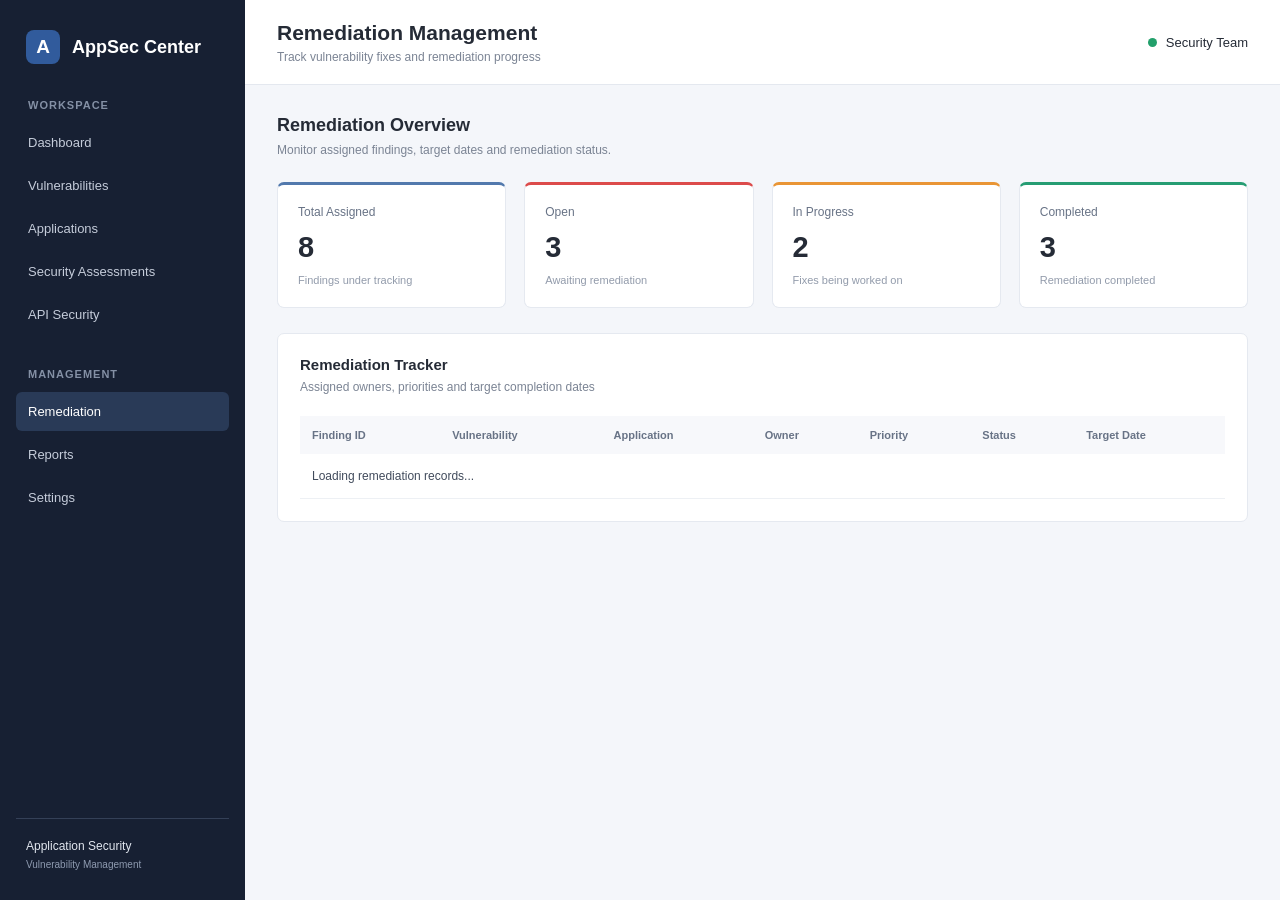
==== remediation.html @ 9903663c "Add remediation management HTML structure" ====
<!DOCTYPE html>
<html lang="en">
<head>
    <meta charset="UTF-8">
    <meta name="viewport" content="width=device-width, initial-scale=1.0">
    <title>Remediation Management | AppSec Center</title>
    <link rel="stylesheet" href="assets/css/style.css">
</head>
<body>

<div class="app-container">

    <aside class="sidebar">
        <div class="brand">
            <span class="brand-icon">A</span>
            <span>AppSec Center</span>
        </div>

        <div class="nav-section">
            <p class="nav-heading">WORKSPACE</p>
            <a href="index.html" class="nav-link">Dashboard</a>
            <a href="vulnerabilities.html" class="nav-link">Vulnerabilities</a>
            <a href="#" class="nav-link">Applications</a>
            <a href="#" class="nav-link">Security Assessments</a>
            <a href="#" class="nav-link">API Security</a>
        </div>

        <div class="nav-section">
            <p class="nav-heading">MANAGEMENT</p>
            <a href="remediation.html" class="nav-link active">Remediation</a>
            <a href="#" class="nav-link">Reports</a>
            <a href="#" class="nav-link">Settings</a>
        </div>

        <div class="sidebar-footer">
            <span>Application Security</span>
            <small>Vulnerability Management</small>
        </div>
    </aside>

    <main class="main-content">

        <header class="topbar">
            <div>
                <h1>Remediation Management</h1>
                <p>Track vulnerability fixes and remediation progress</p>
            </div>

            <div class="user-profile">
                <span class="status-indicator"></span>
                <span>Security Team</span>
            </div>
        </header>

        <section class="dashboard-content">

            <div class="page-heading">
                <div>
                    <h2>Remediation Overview</h2>
                    <p>Monitor assigned findings, target dates and remediation status.</p>
                </div>
            </div>

            <div class="stats-grid">

                <div class="stat-card">
                    <p>Total Assigned</p>
                    <h2 id="totalAssigned">8</h2>
                    <span>Findings under tracking</span>
                </div>

                <div class="stat-card critical">
                    <p>Open</p>
                    <h2 id="openCount">3</h2>
                    <span>Awaiting remediation</span>
                </div>

                <div class="stat-card high">
                    <p>In Progress</p>
                    <h2 id="progressCount">2</h2>
                    <span>Fixes being worked on</span>
                </div>

                <div class="stat-card resolved">
                    <p>Completed</p>
                    <h2 id="completedCount">3</h2>
                    <span>Remediation completed</span>
                </div>

            </div>

            <section class="panel">

                <div class="panel-header">
                    <div>
                        <h3>Remediation Tracker</h3>
                        <p>Assigned owners, priorities and target completion dates</p>
                    </div>
                </div>

                <div class="table-container">
                    <table>
                        <thead>
                            <tr>
                                <th>Finding ID</th>
                                <th>Vulnerability</th>
                                <th>Application</th>
                                <th>Owner</th>
                                <th>Priority</th>
                                <th>Status</th>
                                <th>Target Date</th>
                            </tr>
                        </thead>

                        <tbody id="remediationTable">
                            <tr>
                                <td colspan="7">Loading remediation records...</td>
                            </tr>
                        </tbody>
                    </table>
                </div>

            </section>

        </section>

    </main>

</div>

<script src="assets/js/remediation.js"></script>

</body>
</html>
---- assets/css/style.css ----
* {
    margin: 0;
    padding: 0;
    box-sizing: border-box;
}

body {
    font-family: Arial, Helvetica, sans-serif;
    background: #f4f6fa;
    color: #252b36;
    font-size: 14px;
}

.app-container {
    display: flex;
    min-height: 100vh;
}

/* Sidebar */

.sidebar {
    width: 245px;
    background: #172033;
    color: #ffffff;
    padding: 25px 16px;
    display: flex;
    flex-direction: column;
    flex-shrink: 0;
}

.brand {
    display: flex;
    align-items: center;
    gap: 12px;
    font-size: 18px;
    font-weight: 600;
    padding: 5px 10px 35px;
}

.brand-icon {
    width: 34px;
    height: 34px;
    border-radius: 8px;
    background: #315b9c;
    display: flex;
    align-items: center;
    justify-content: center;
    font-size: 19px;
}

.nav-section {
    margin-bottom: 30px;
}

.nav-heading {
    color: #8490a5;
    font-size: 11px;
    font-weight: 600;
    letter-spacing: 1px;
    padding: 0 12px;
    margin-bottom: 12px;
}

.nav-link {
    display: block;
    color: #c5ccda;
    text-decoration: none;
    padding: 12px;
    margin: 4px 0;
    border-radius: 6px;
    font-size: 13px;
}

.nav-link:hover,
.nav-link.active {
    background: #293a57;
    color: #ffffff;
}

.sidebar-footer {
    margin-top: auto;
    border-top: 1px solid #344057;
    padding: 20px 10px 5px;
    font-size: 12px;
    color: #e1e6ef;
}

.sidebar-footer small {
    display: block;
    color: #8e9ab0;
    margin-top: 6px;
}

/* Main Content */

.main-content {
    flex: 1;
    min-width: 0;
}

.topbar {
    height: 85px;
    background: #ffffff;
    border-bottom: 1px solid #e4e8ef;
    padding: 0 32px;
    display: flex;
    justify-content: space-between;
    align-items: center;
}

.topbar h1 {
    font-size: 21px;
    margin-bottom: 5px;
}

.topbar p {
    color: #7b8494;
    font-size: 12px;
}

.user-profile {
    display: flex;
    align-items: center;
    gap: 9px;
    font-size: 13px;
}

.status-indicator {
    width: 9px;
    height: 9px;
    background: #22a06b;
    border-radius: 50%;
}

.dashboard-content {
    padding: 30px 32px;
}

.page-heading {
    display: flex;
    justify-content: space-between;
    align-items: center;
    margin-bottom: 25px;
}

.page-heading h2 {
    font-size: 18px;
    margin-bottom: 7px;
}

.page-heading p,
.panel-header p {
    color: #7b8494;
    font-size: 12px;
}

.primary-btn {
    background: #285da8;
    border: none;
    border-radius: 5px;
    color: white;
    padding: 11px 18px;
    cursor: pointer;
    font-size: 12px;
}

.primary-btn:hover {
    background: #1f4c8d;
}

/* Statistics */

.stats-grid {
    display: grid;
    grid-template-columns: repeat(4, minmax(0, 1fr));
    gap: 18px;
    margin-bottom: 25px;
}

.stat-card {
    background: #ffffff;
    border: 1px solid #e5e9f0;
    border-radius: 7px;
    padding: 20px;
    border-top: 3px solid #5279ad;
}

.stat-card p {
    color: #687386;
    font-size: 12px;
}

.stat-card h2 {
    font-size: 29px;
    margin: 12px 0 7px;
}

.stat-card span {
    color: #929bab;
    font-size: 11px;
}

.stat-card.critical {
    border-top-color: #dc4b4b;
}

.stat-card.high {
    border-top-color: #e99535;
}

.stat-card.resolved {
    border-top-color: #269d73;
}

/* Panels */

.panel {
    background: #ffffff;
    border: 1px solid #e5e9f0;
    border-radius: 7px;
    padding: 22px;
    margin-bottom: 22px;
}

.panel h3 {
    font-size: 15px;
    margin-bottom: 7px;
}

.panel-header {
    display: flex;
    justify-content: space-between;
    align-items: center;
    gap: 15px;
    margin-bottom: 22px;
}

.panel-header input {
    border: 1px solid #dce2eb;
    border-radius: 5px;
    padding: 10px 12px;
    width: 220px;
    outline: none;
    font-size: 12px;
}

.panel-header input:focus {
    border-color: #5279ad;
}

.table-container {
    width: 100%;
    overflow-x: auto;
}

table {
    width: 100%;
    border-collapse: collapse;
    text-align: left;
}

thead {
    background: #f7f8fb;
}

th {
    color: #687386;
    font-size: 11px;
    font-weight: 600;
    padding: 13px 12px;
}

td {
    padding: 15px 12px;
    border-bottom: 1px solid #edf0f4;
    font-size: 12px;
    color: #414b5c;
}

tbody tr:hover {
    background: #fafbfd;
}

.bottom-grid {
    display: grid;
    grid-template-columns: repeat(2, minmax(0, 1fr));
    gap: 20px;
}

/* Responsive Layout */

@media (max-width: 1000px) {
    .stats-grid {
        grid-template-columns: repeat(2, 1fr);
    }
}

@media (max-width: 700px) {
    .sidebar {
        width: 190px;
    }

    .dashboard-content {
        padding: 20px 15px;
    }

    .topbar {
        padding: 0 15px;
    }

    .bottom-grid {
        grid-template-columns: 1fr;
    }
}

@media (max-width: 520px) {
    .sidebar {
        display: none;
    }

    .stats-grid {
        grid-template-columns: 1fr 1fr;
        gap: 10px;
    }

    .stat-card {
        padding: 14px;
    }

    .panel-header {
        align-items: flex-start;
        flex-direction: column;
    }

    .panel-header input {
        width: 100%;
    }

    .page-heading {
        gap: 12px;
        align-items: flex-start;
    }
}

/* Vulnerability labels */

.severity,
.status {
    display: inline-block;
    padding: 5px 9px;
    border-radius: 4px;
    font-size: 11px;
    font-weight: 600;
}

.severity.critical {
    color: #c03939;
    background: #fdeaea;
}

.severity.high {
    color: #b76a16;
    background: #fff1dc;
}

.severity.medium {
    color: #947016;
    background: #fff8d9;
}

.severity.low {
    color: #287b62;
    background: #e4f5ee;
}

.status.open {
    color: #c03939;
    background: #fdeaea;
}

.status.in-progress {
    color: #996719;
    background: #fff4dc;
}

.status.fixed {
    color: #287b62;
    background: #e4f5ee;
}

/* Summary sections */

.summary-item {
    margin-top: 20px;
}

.summary-label {
    display: flex;
    justify-content: space-between;
    margin-bottom: 8px;
    font-size: 12px;
}

.progress-track {
    height: 8px;
    background: #edf0f4;
    border-radius: 10px;
    overflow: hidden;
}

.progress-fill {
    height: 100%;
    border-radius: 10px;
}

.progress-fill.critical {
    background: #d84d4d;
}

.progress-fill.high {
    background: #e99535;
}

.progress-fill.medium {
    background: #d5ad42;
}

.progress-fill.low {
    background: #269d73;
}

.remediation-item {
    display: flex;
    justify-content: space-between;
    padding: 16px 0;
    border-bottom: 1px solid #edf0f4;
    font-size: 13px;
}

.remediation-item:last-child {
    border-bottom: none;
}


/* Vulnerability Details Modal */
.modal {
    display: none;
    position: fixed;
    z-index: 1000;
    inset: 0;
    background: rgba(15, 23, 42, 0.65);
    justify-content: center;
    align-items: center;
    padding: 20px;
}

.modal-content {
    background: #ffffff;
    width: 100%;
    max-width: 650px;
    max-height: 85vh;
    overflow-y: auto;
    padding: 30px;
    border-radius: 12px;
    position: relative;
    box-shadow: 0 15px 40px rgba(0, 0, 0, 0.2);
}

.modal-content h2 {
    margin: 0 40px 24px 0;
    padding-bottom: 15px;
    border-bottom: 1px solid #e2e8f0;
    color: #172033;
    font-size: 24px;
}

.modal-close {
    position: absolute;
    top: 18px;
    right: 20px;
    border: none;
    background: #f1f5f9;
    border-radius: 6px;
    width: 34px;
    height: 34px;
    font-size: 24px;
    cursor: pointer;
    color: #475569;
}

.modal-close:hover {
    background: #fee2e2;
    color: #dc2626;
}

#modalDetails h3 {
    margin: 18px 0 5px;
    color: #334155;
    font-size: 15px;
}

#modalDetails p {
    margin: 0;
    color: #64748b;
    font-size: 14px;
    line-height: 1.7;
}

@media (max-width: 600px) {
    .modal-content {
        padding: 20px;
        max-height: 90vh;
    }
}
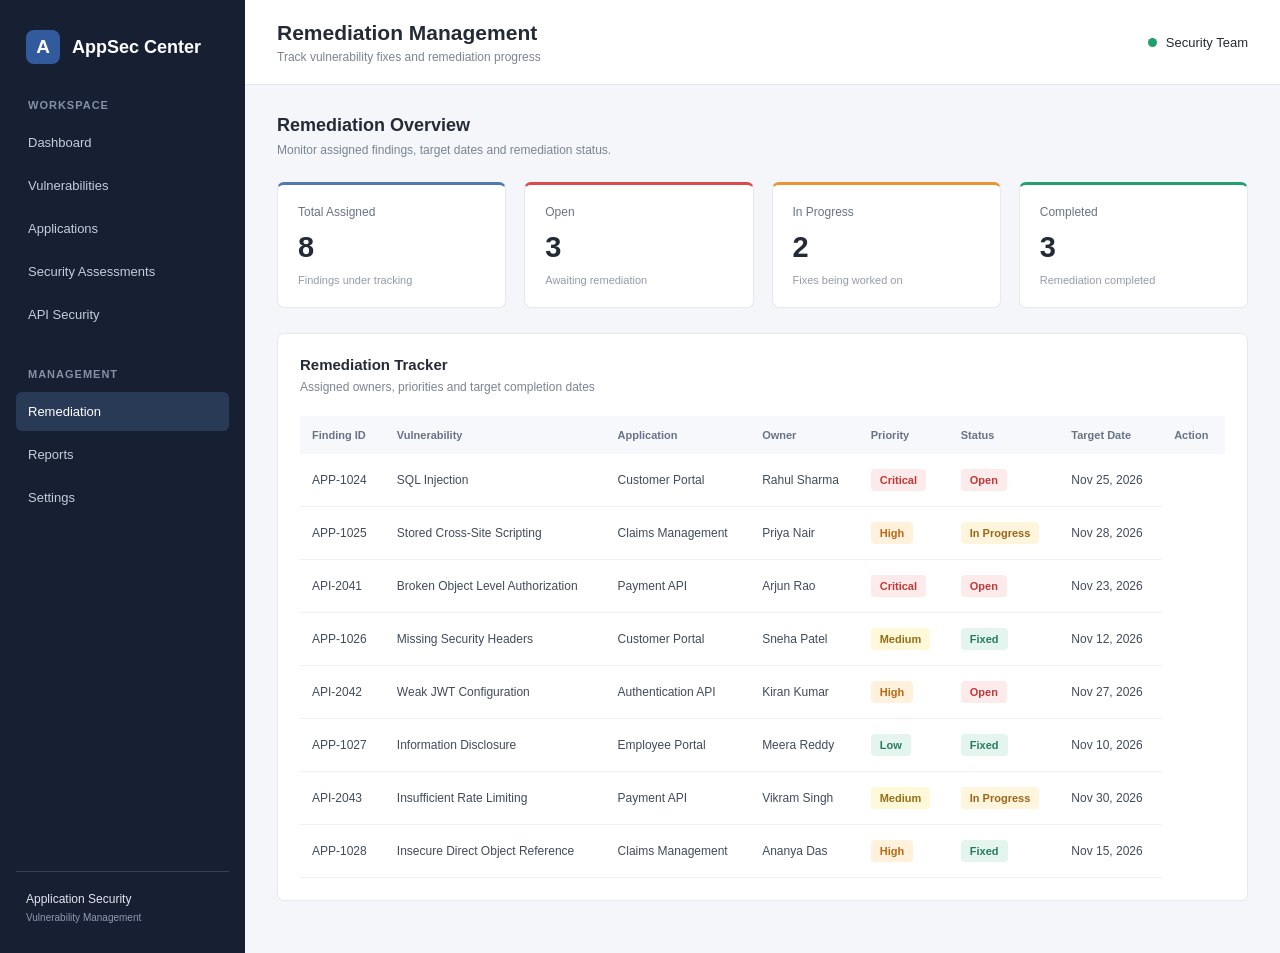
==== commit e7d96cf2: "Add edit remediation modal to remediation.html Added a modal for editing remediation details includi" ====
--- a/remediation.html
+++ b/remediation.html
@@ -110,6 +110,7 @@
                                 <th>Priority</th>
                                 <th>Status</th>
                                 <th>Target Date</th>
+                                <th>Action</th>
                             </tr>
                         </thead>
 
@@ -129,6 +130,34 @@
 
 </div>
 
+<!-- Edit Remediation Modal -->
+<div id="remediationModal" class="modal">
+    <div class="modal-content">
+        <button type="button" id="closeRemediationModal" class="modal-close">&times;</button>
+
+        <h2>Edit Remediation</h2>
+
+        <form id="remediationForm">
+            <input type="hidden" id="editFindingId">
+
+            <label for="editOwner">Assigned Owner</label>
+            <input type="text" id="editOwner" required>
+
+            <label for="editStatus">Remediation Status</label>
+            <select id="editStatus">
+                <option value="Open">Open</option>
+                <option value="In Progress">In Progress</option>
+                <option value="Fixed">Fixed</option>
+            </select>
+
+            <label for="editTargetDate">Target Remediation Date</label>
+            <input type="date" id="editTargetDate" required>
+
+            <button type="submit">Save Changes</button>
+        </form>
+    </div>
+</div>
+
 <script src="assets/js/remediation.js"></script>
 
 </body>
